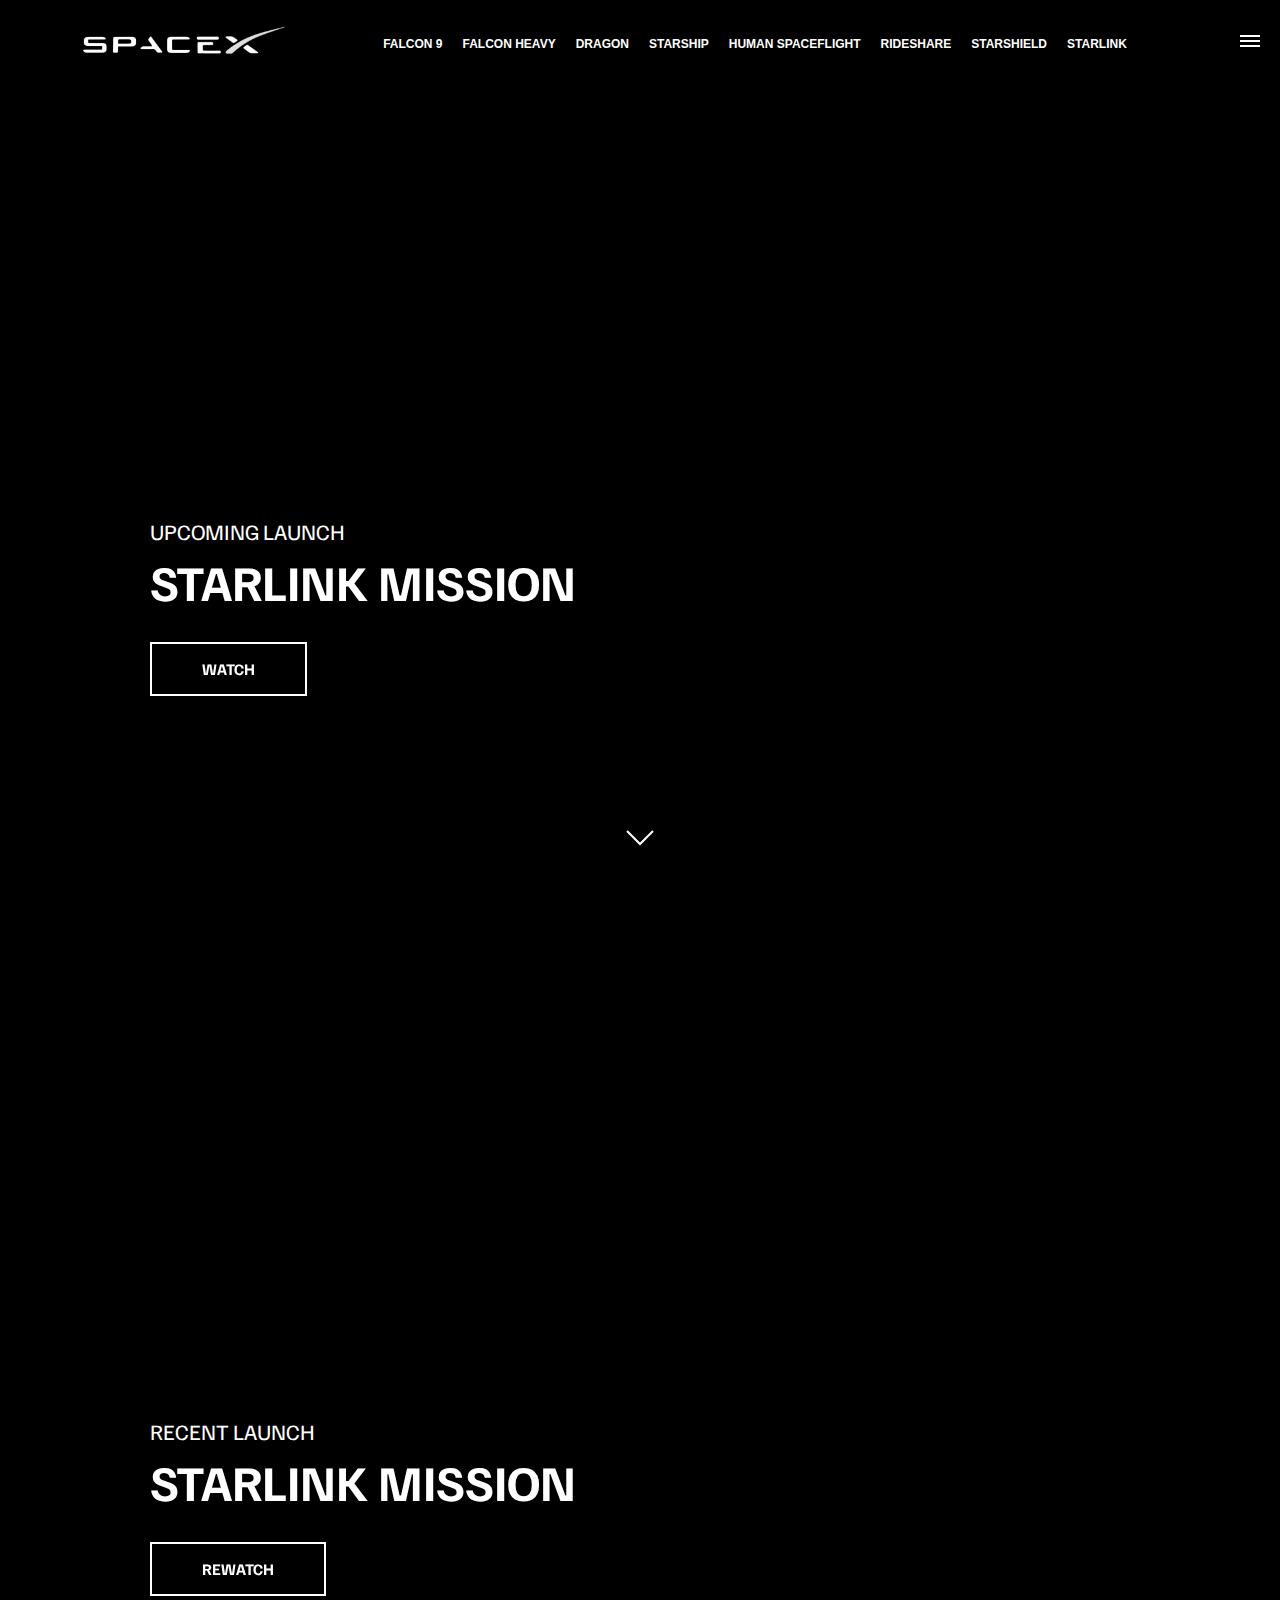
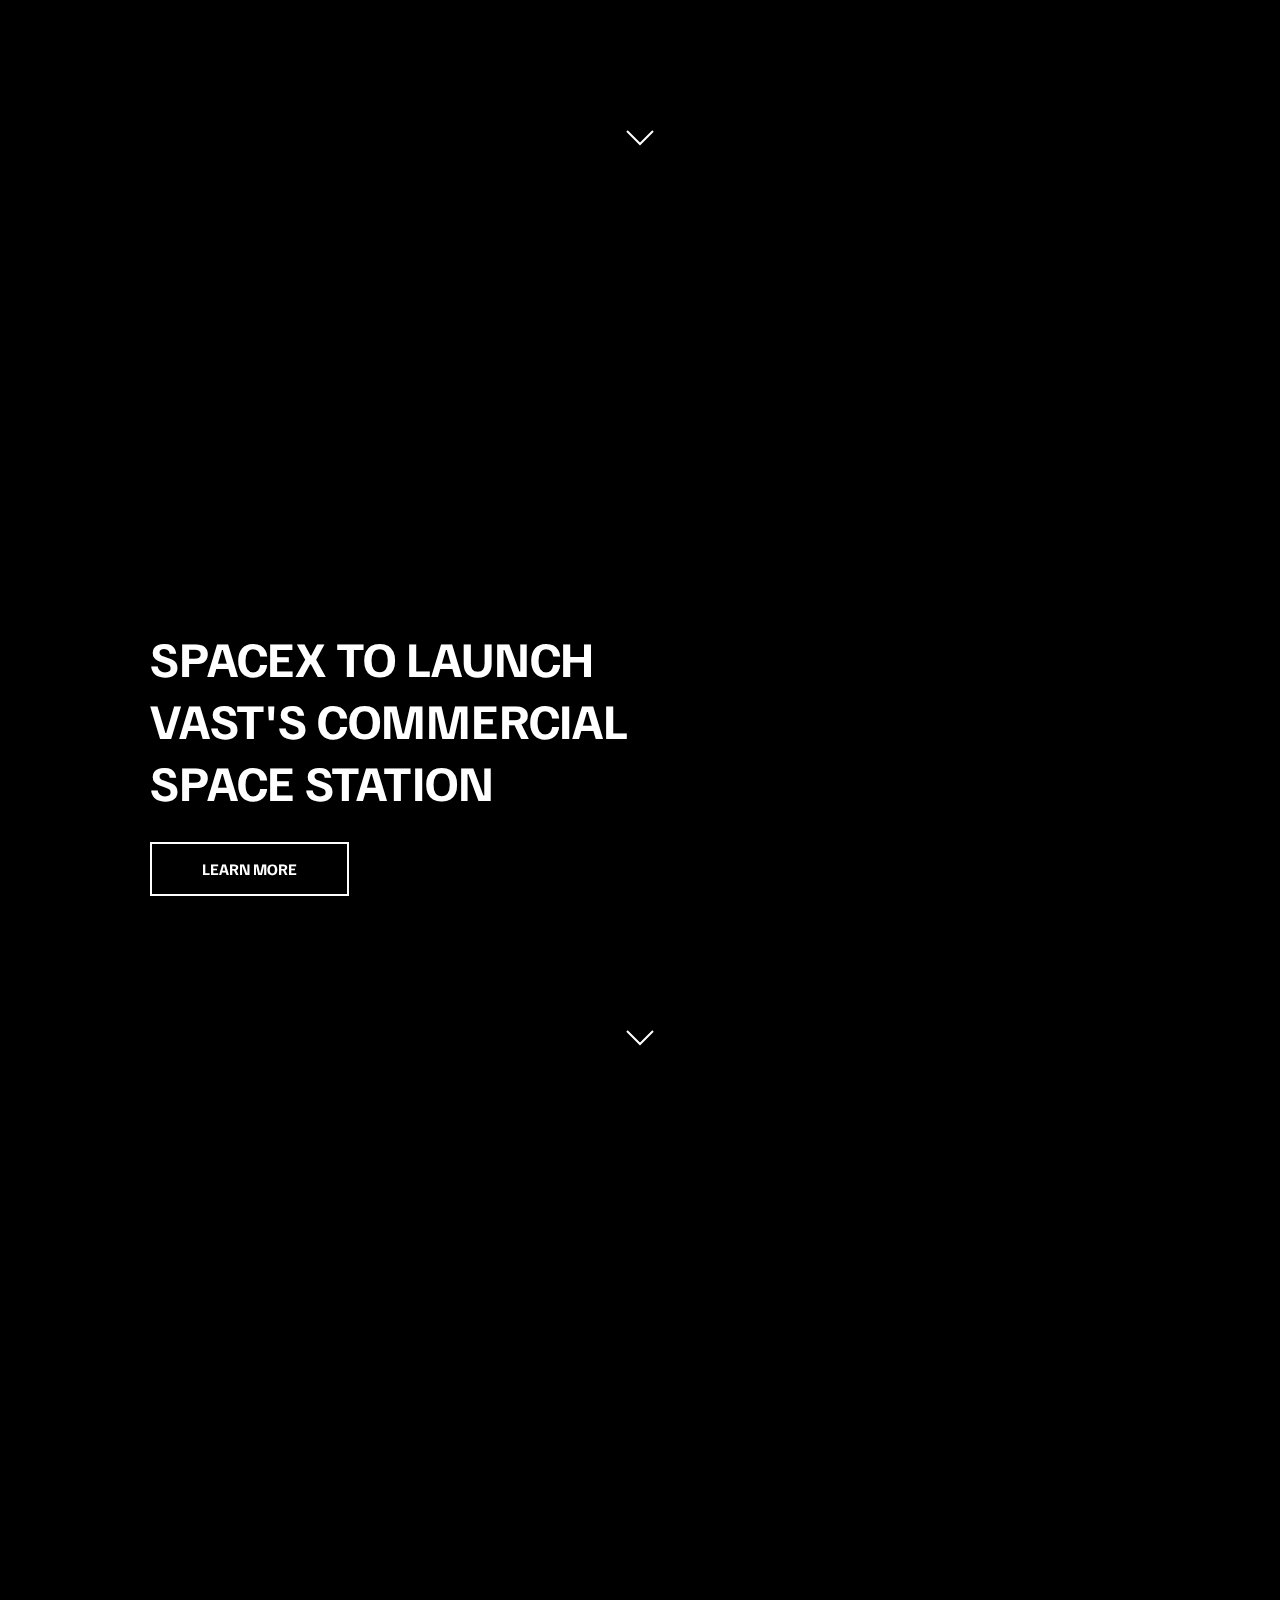
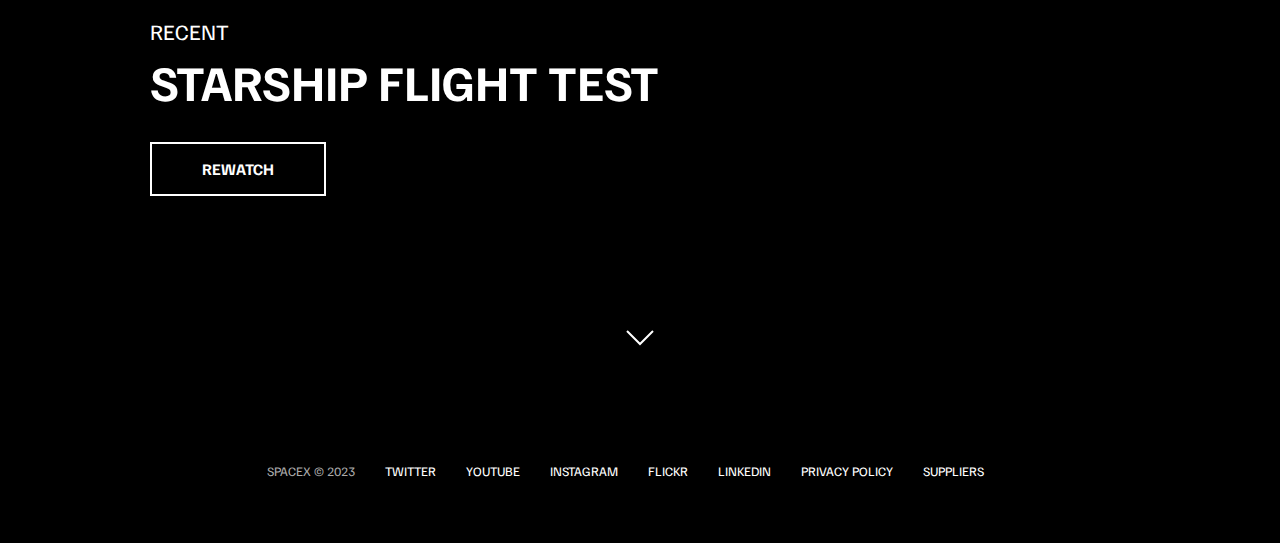
==== index.html @ cc377222 "changes" ====
<!DOCTYPE html>
<html lang="en">
<head>
    <meta charset="UTF-8">
    <meta http-equiv="X-UA-Compatible" content="IE=edge">
    <meta name="viewport" content="width=device-width, initial-scale=1.0">
    <link rel="stylesheet" href="css/style.css" />
    <script src="js/script.js" defer></script>
    <title>SpaceX</title>
</head>
<body>
    <div id="overlay"></div>
    <div id="mobile-menu" class="mobile-main-menu">
      <ul>
        <li><a href="#">Mission</a></li>
        <li><a href="#">Launches</a></li>
        <li><a href="#">Careers</a></li>
        <li><a href="#">Updates</a></li>
        <li><a href="#">Shop</a></li>

        <li class="mobile-only"><a href="falcon9.html">Falcon 9</a></li>
        <li class="mobile-only">
          <a href="#">Falcon Heavy</a>
        </li>
        <li class="mobile-only"><a href="#">Dragon</a></li>
        <li class="mobile-only"><a href="#">Starship</a></li>
        <li class="mobile-only"><a href="#">Human Spaceflight</a></li>
        <li class="mobile-only"><a href="#">Rideshare</a></li>
        <li class="mobile-only"><a href="#">Starshield</a></li>
        <li class="mobile-only"><a href="#">Starlink</a></li>
      </ul>
    </div>
    <header class="main-header" id="navbar">
      <div class="logo">
        <a href="index.html">
          <img src="img/logo.png" alt="SpaceX" />
        </a>
      </div>
      <nav class="desktop-main-menu">
        <ul>
          <li><a href="falcon9.html">Falcon 9</a></li>
          <li><a href="#">Falcon Heavy</a></li>
          <li><a href="#">Dragon</a></li>
          <li><a href="#">Starship</a></li>
          <li><a href="#">Human Spaceflight</a></li>
          <li><a href="#">Rideshare</a></li>
          <li><a href="#">Starshield</a></li>
          <li><a href="#">Starlink</a></li>
        </ul>
      </nav>
    </header>

    
    <button id="menu-btn" class="hamburger" type="button">
      <span class="hamburger-top"></span>
      <span class="hamburger-middle"></span>
      <span class="hamburger-bottom"></span>
    </button>

  
    <section class="section-a">
      <div class="section-inner">
        <h4>Upcoming Launch</h4>
        <h2>Starlink Mission</h2>
        <a href="#" class="btn">
          <div class="hover"></div>
          <span>watch</span>
        </a>
      </div>

      <div class="scroll-arrow">
        <svg width="30px" height="20px">
          <path
            stroke="#ffffff"
            fill="none"
            stroke-width="2px"
            d="M2.000,5.000 L15.000,18.000 L28.000,5.000 "
          ></path>
        </svg>
      </div>
    </section>

    <!-- Section B -->
    <section class="section-b">
      <div class="section-inner">
        <h4>Recent Launch</h4>
        <h2>Starlink Mission</h2>
        <a href="#" class="btn">
          <div class="hover"></div>
          <span>Rewatch</span>
        </a>
      </div>

      <div class="scroll-arrow">
        <svg width="30px" height="20px">
          <path
            stroke="#ffffff"
            fill="none"
            stroke-width="2px"
            d="M2.000,5.000 L15.000,18.000 L28.000,5.000 "
          ></path>
        </svg>
      </div>
    </section>

    <!-- Section C -->
    <section class="section-c">
      <div class="section-inner">
        <h2>Spacex to launch vast's commercial space station</h2>
        <a href="#" class="btn">
          <div class="hover"></div>
          <span>Learn more</span>
        </a>
      </div>

      <div class="scroll-arrow">
        <svg width="30px" height="20px">
          <path
            stroke="#ffffff"
            fill="none"
            stroke-width="2px"
            d="M2.000,5.000 L15.000,18.000 L28.000,5.000 "
          ></path>
        </svg>
      </div>
    </section>

    <!-- Section D -->
    <section class="section-d">
      <div class="section-inner">
        <h4>Recent</h4>
        <h2>Starship flight test</h2>
        <a href="#" class="btn">
          <div class="hover"></div>
          <span>Rewatch</span>
        </a>
      </div>

      <div class="scroll-arrow">
        <svg width="30px" height="20px">
          <path
            stroke="#ffffff"
            fill="none"
            stroke-width="2px"
            d="M2.000,5.000 L15.000,18.000 L28.000,5.000 "
          ></path>
        </svg>
      </div>
    </section>

   

    <footer>
      <ul>
        <li>SpaceX &copy; 2023</li>
        <li><a href="#">Twitter</a></li>
        <li><a href="#">YouTube</a></li>
        <li><a href="#">Instagram</a></li>
        <li><a href="#">Flickr</a></li>
        <li><a href="#">LinkedIn</a></li>
        <li><a href="#">Privacy Policy</a></li>
        <li><a href="#">Suppliers</a></li>
      </ul>
    </footer>
    
</body>
</html>
---- css/style.css ----
@import url('https://fonts.googleapis.com/css2?family=Familjen+Grotesk:wght@400;600;700&display=swap');

*,
*::before,
*::after {
  margin: 0;
  padding: 0;
  box-sizing: border-box;
}

body {
  font-family: 'Familjen Grotesk', sans-serif;
  background: #000;
  color: #fff;
}

a {
  text-decoration: none;
  color: #fff;
}

ul {
  list-style: none;
}

/* Header/Navbar */
.main-header {
  position: fixed;
  top: 0;
  left: 0;
  width: 100%;
  z-index: 3;
  display: flex;
  justify-content: center;
  align-items: center;
  text-transform: uppercase;
  height: 100px;
  padding: 50px;
  padding-top:45px;
 
  font-weight: bold;
  font-family:Arial, Helvetica, sans-serif;
  font-size: 12px;
  
}

/* Logo */
.logo {
  width: 300px;
  height: auto;
}

.logo img {
  display: block;
  width: 100%;
  height: auto;
  padding-right: 90px;
  
}

   #navbar {
    position: fixed;
    top: 0;
    left: 0;
    width: 100%;
    background-color: black;
    color: #fff;
    height: 50px;
    opacity: 1;
    transition: opacity 0.3s;
    z-index: 1;
  }
  
  .hide {
    opacity: 0.3;
    pointer-events: none;
  }
  

/* Desktop Menu */
.desktop-main-menu {
  margin-right: 50px;
}

.desktop-main-menu ul {
  display: flex;
}

.desktop-main-menu ul li {
  position: relative;
  margin-right: 20px;
  padding-bottom: 2px;
}

/* Menu item bottom border */
.desktop-main-menu ul li a::after {
  content: '';
  position: absolute;
  bottom: 0;
  left: 0;
  width: 100%;
  height: 1px;
  background: #fff;
  transform: scaleX(0);
  transition: transform 0.6s cubic-bezier(0.19, 1, 0.22, 1);
  transform-origin: right center;
}

.desktop-main-menu ul li a:hover::after {
  transform: scaleX(1);
  transform-origin: left center;
  transition-duration: 0.4s;
}

/* Sections */
section {
  position: relative;
  height: 100vh;
  background-position: center center;
  background-repeat: no-repeat;
  background-size: cover;
  text-transform: uppercase;
}

.section-inner {
  position: absolute;
  bottom: 200px;
  left: 150px;
  max-width: 560px;
}

.section-inner h4 {
  font-size: 22px;
  margin-bottom: 5px;
  font-weight: 300;
  animation: fadeInUp 0.5s ease-in-out;
}

.section-inner h2 {
  font-size: 50px;
  font-weight: 700;
  margin-bottom: 20px;
  animation: fadeInUp 0.5s ease-in-out 0.2s;
  animation-fill-mode: both; 
  /* // Stop from showing at start */
}

.section-inner a {
  animation: fadeInUp 0.5s ease-in-out 0.4s;
  animation-fill-mode: both; 
  /* // Stop from showing at start */
}

/* Background images */
.section-a {
  background-image: url('https://sxcontent9668.azureedge.us/cms-assets/assets/Launch_Page_Starlink1_vertical_18_DESKTOP_55f4b0f534.jpg');
}
.section-b {
  background-image: url('https://sxcontent9668.azureedge.us/cms-assets/assets/Star5_9_Star5_9_DSC_2829_desktop_1e6d60597e.jpg');
}
.section-c {
  background-image: url('https://sxcontent9668.azureedge.us/cms-assets/assets/Haven1_Hero_5_2600x1400_a23f540f5f.jpg');
}
.section-d {
  background-image: url('https://sxcontent9668.azureedge.us/cms-assets/assets/STARSHIP_Testflight_DESKTOP_2b3bea613a.jpg');
}

.btn {
  position: relative;
  display: inline-block;
  cursor: pointer;
  text-align: center;
  min-width: 130px;
  padding: 15px 50px;
  margin-top: 10px;
  border: 2px solid #fff;
  text-transform: uppercase;
  font-weight: bold;
  overflow: hidden;
  z-index: 2;
}

.btn:hover span {
  color: #000;
}

.btn .hover {
  position: absolute;
  top: 0;
  left: 0;
  width: 100%;
  height: 100%;
  background-color: #fff;
  color: #000;
  z-index: -1;
  transform: translateY(100%);
  transition: transform 0.6s cubic-bezier(0.19, 1, 0.22, 1);
}

.btn:hover .hover {
  transform: translateY(0);
}

.scroll-arrow {
  position: absolute;
  bottom: 50px;
  left: 50%;
  transform: translateX(-50%);
  animation: fadeBounce 5s infinite;
}

/* Footer */
footer {
  position: relative;
  padding: 55px 0;
}

footer ul {
  display: flex;
  justify-content: center;
  align-items: center;
  flex-wrap: wrap;
}

footer ul li {
  margin-right: 30px;
  color: #aaa;
  text-transform: uppercase;
  font-size: 13px;
  line-height: 2.5;
}

footer ul li a {
  color: #fff;
  transition: color 0.6s;
}

footer ul li a:hover {
  color: #aaa;
}

/* Hamburger Menu */
.hamburger {
  position: fixed;
  top: 35px;
  right: 20px;
  z-index: 10;
  cursor: pointer;
  width: 20px;
  height: 20px;
  background: none;
  border: none;
}

.hamburger-top,
.hamburger-middle,
.hamburger-bottom {
  position: absolute;
  width: 20px;
  height: 2px;
  top: 0;
  left: 0;
  background: #fff;
  transition: all 0.5s;
}

.hamburger-middle {
  transform: translateY(5px);
}

.hamburger-bottom {
  transform: translateY(10px);
}

/* Transition hamburger to X when open */
.open {
  transform: rotate(90deg);
}

.open .hamburger-top {
  transform: rotate(45deg) translateY(6px) translateX(6px);
}

.open .hamburger-middle {
  display: none;
}

.open .hamburger-bottom {
  transform: rotate(-45deg) translateY(6px) translateX(-6px);
}

/* Overlay */
.overlay-show {
  position: fixed;
  top: 0;
  left: 0;
  width: 100%;
  height: 100%;
  background-color: rgba(0, 0, 0, 0.5);
  z-index: 3;
}

/* Stop body scroll */
.stop-scrolling {
  overflow: hidden;
}

/* Hide mobile main menu items */
.mobile-only {
  display: none;
}

/* Mobile menu */
.mobile-main-menu {
  position: fixed;
  top: 0;
  right: 0;
  width: 350px;
  height: 100%;
  background: #000;
  z-index: 4;
  display: flex;
  align-items: center;
  justify-content: center;
  transform: translateX(100%);
  transition: transform 0.6s cubic-bezier(0.19, 1, 0.22, 1);
}

/* Bring menu from right */
.show-menu {
  transform: translateX(0);
}

.mobile-main-menu ul {
  display: flex;
  flex-direction: column;
  align-items: end;
  justify-content: center;
  padding: 50px;
  width: 100%;
}

.mobile-main-menu ul li {
  margin-bottom: 20px;
  font-size: 18px;
  text-transform: uppercase;
  border-bottom: 1px #555 dotted;
  width: 100%;
  text-align: right;
  padding-bottom: 8px;
}

.mobile-main-menu ul li a {
  color: #fff;
  transition: color 0.6s;
}

.mobile-main-menu ul li a:hover {
  color: #aaa;
}

/* Inner Pages */
.bg-falcon-9 {
  background-image: url('../img/falcon-9.webp');
}

.section-animate {
  animation: fadeIn 2s ease-in-out;
}

.section-inner-center {
  position: absolute;
  top: 50%;
  left: 50%;
  transform: translate(-50%, -50%);
  text-transform: uppercase;
  text-align: center;
  width: 80%;
}

.section-inner-center h3 {
  font-size: 100px;
  margin-bottom: 15px;
  animation: fadeInUp 0.5s ease-in-out;
}

.section-inner-center p {
  font-size: 20px;
  animation: fadeInUp 0.5s ease-in-out 0.2s;
  animation-fill-mode: both;
}

/* Stats */
.stats {
  max-width: 960px;
  margin: 0 auto;
  display: flex;
  align-items: center;
  justify-content: space-between;
  text-align: center;
  text-transform: uppercase;
}

.stats div span {
  font-size: 160px;
}

.stats div h4 {
  font-size: 24px;
  font-weight: 300;
}

/* Animations */

@keyframes fadeInUp {
  0% {
    opacity: 0;
    transform: translateY(140px);
  }

  100% {
    opacity: 1;
    transform: translateY(0);
  }
}

@keyframes fadeIn {
  0% {
    opacity: 0;
  }

  100% {
    opacity: 1;
  }
}

@keyframes fadeBounce {
  0%,
  20%,
  50%,
  80%,
  100% {
    opacity: 0;
    transform: translateY(-20px);
  }

  40% {
    opacity: 1;
    transform: translateY(0);
  }
}

/* Media Queries */

@media (max-width: 960px) {
  /* Hide desktop menu */
  .desktop-main-menu {
    display: none;
  }

  /* Show main mobile items */
  .mobile-only {
    display: block;
  }

  .section-inner-center h3 {
    font-size: 75px;
  }
}

@media (max-width: 600px) {
  .section-inner {
    bottom: 75px;
    left: 20px;
  }

  .section-inner h2 {
    font-size: 40px;
  }

  footer ul li:first-child {
    position: absolute;
    top: 30px;
    left: 50%;
    transform: translate(-50%, -50%);
  }

  footer ul li {
    margin-right: 15px;
  }

  .logo {
    width: 150px;
    margin: auto;
  }

  .section-inner-center h3 {
    font-size: 50px;
  }

  /* Stats */
  .stats {
    flex-direction: column;
  }

  .stats div {
    margin-bottom: 20px;
  }
}
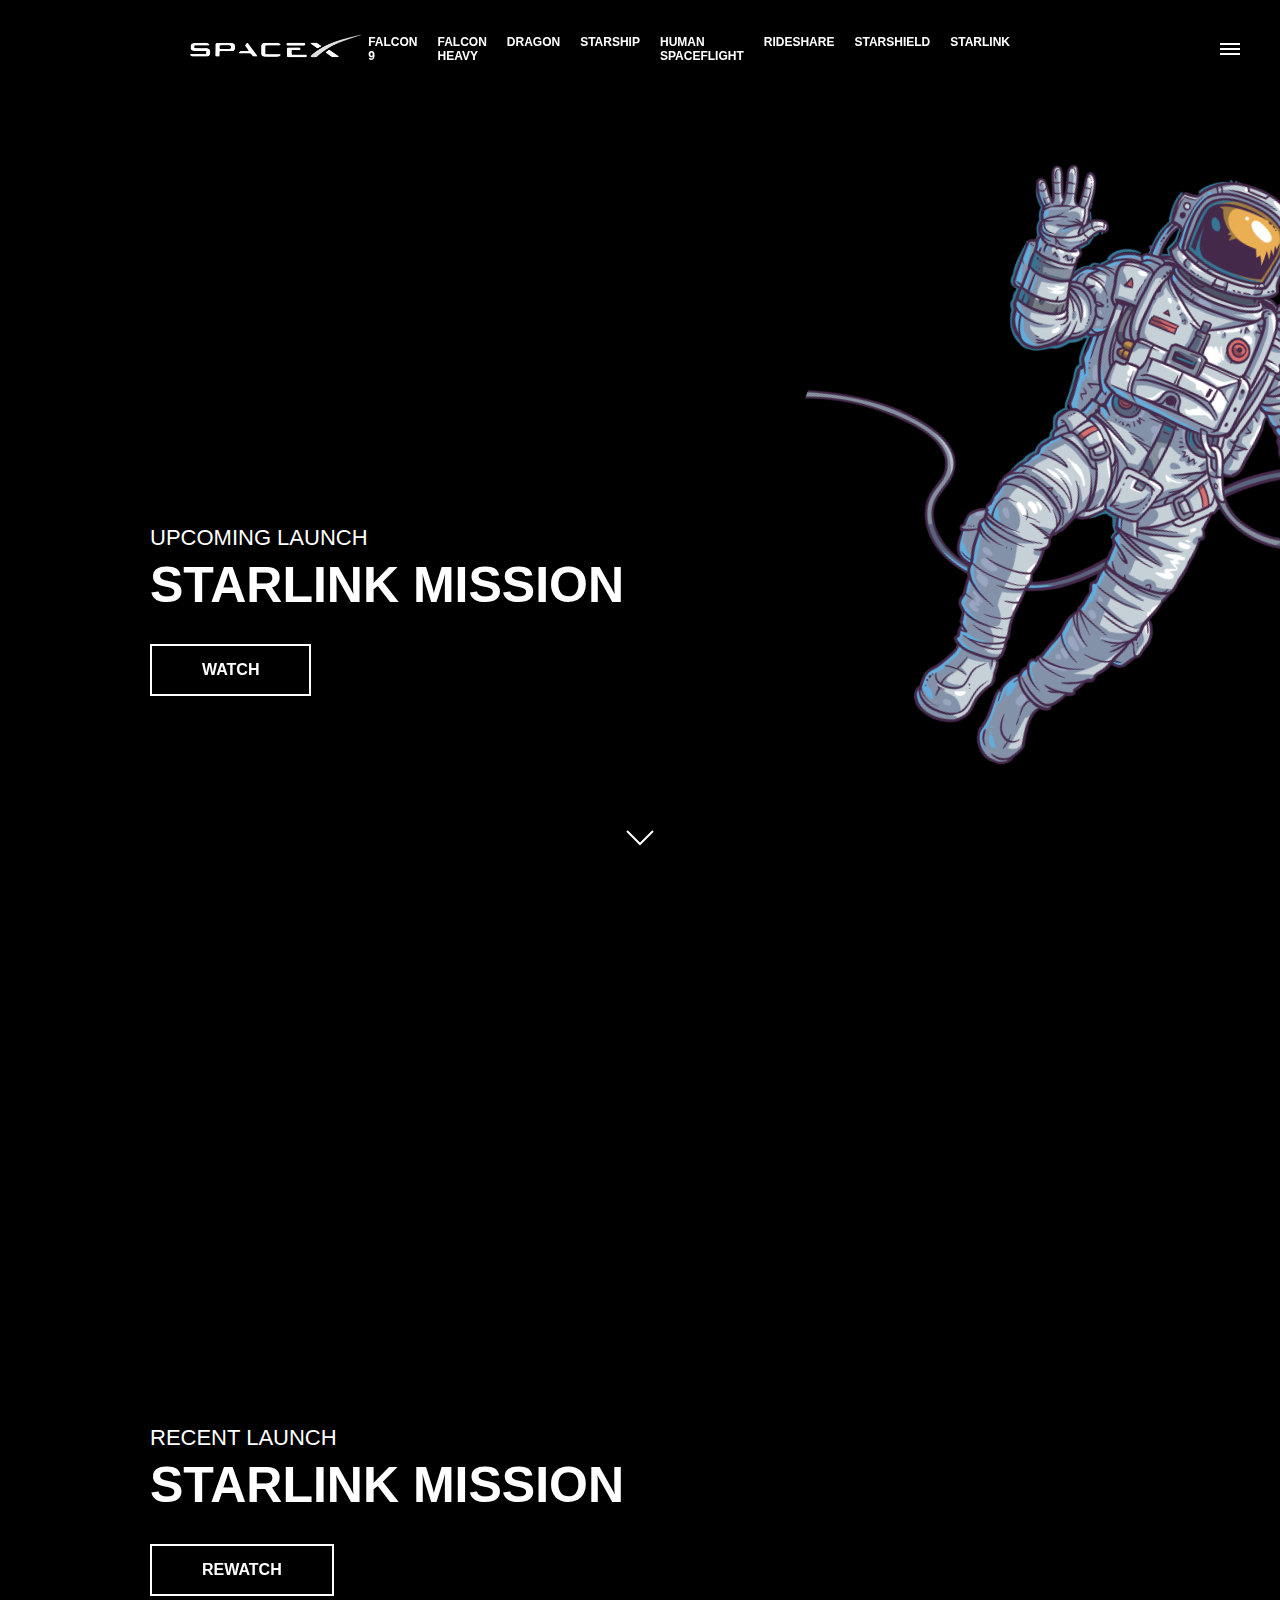
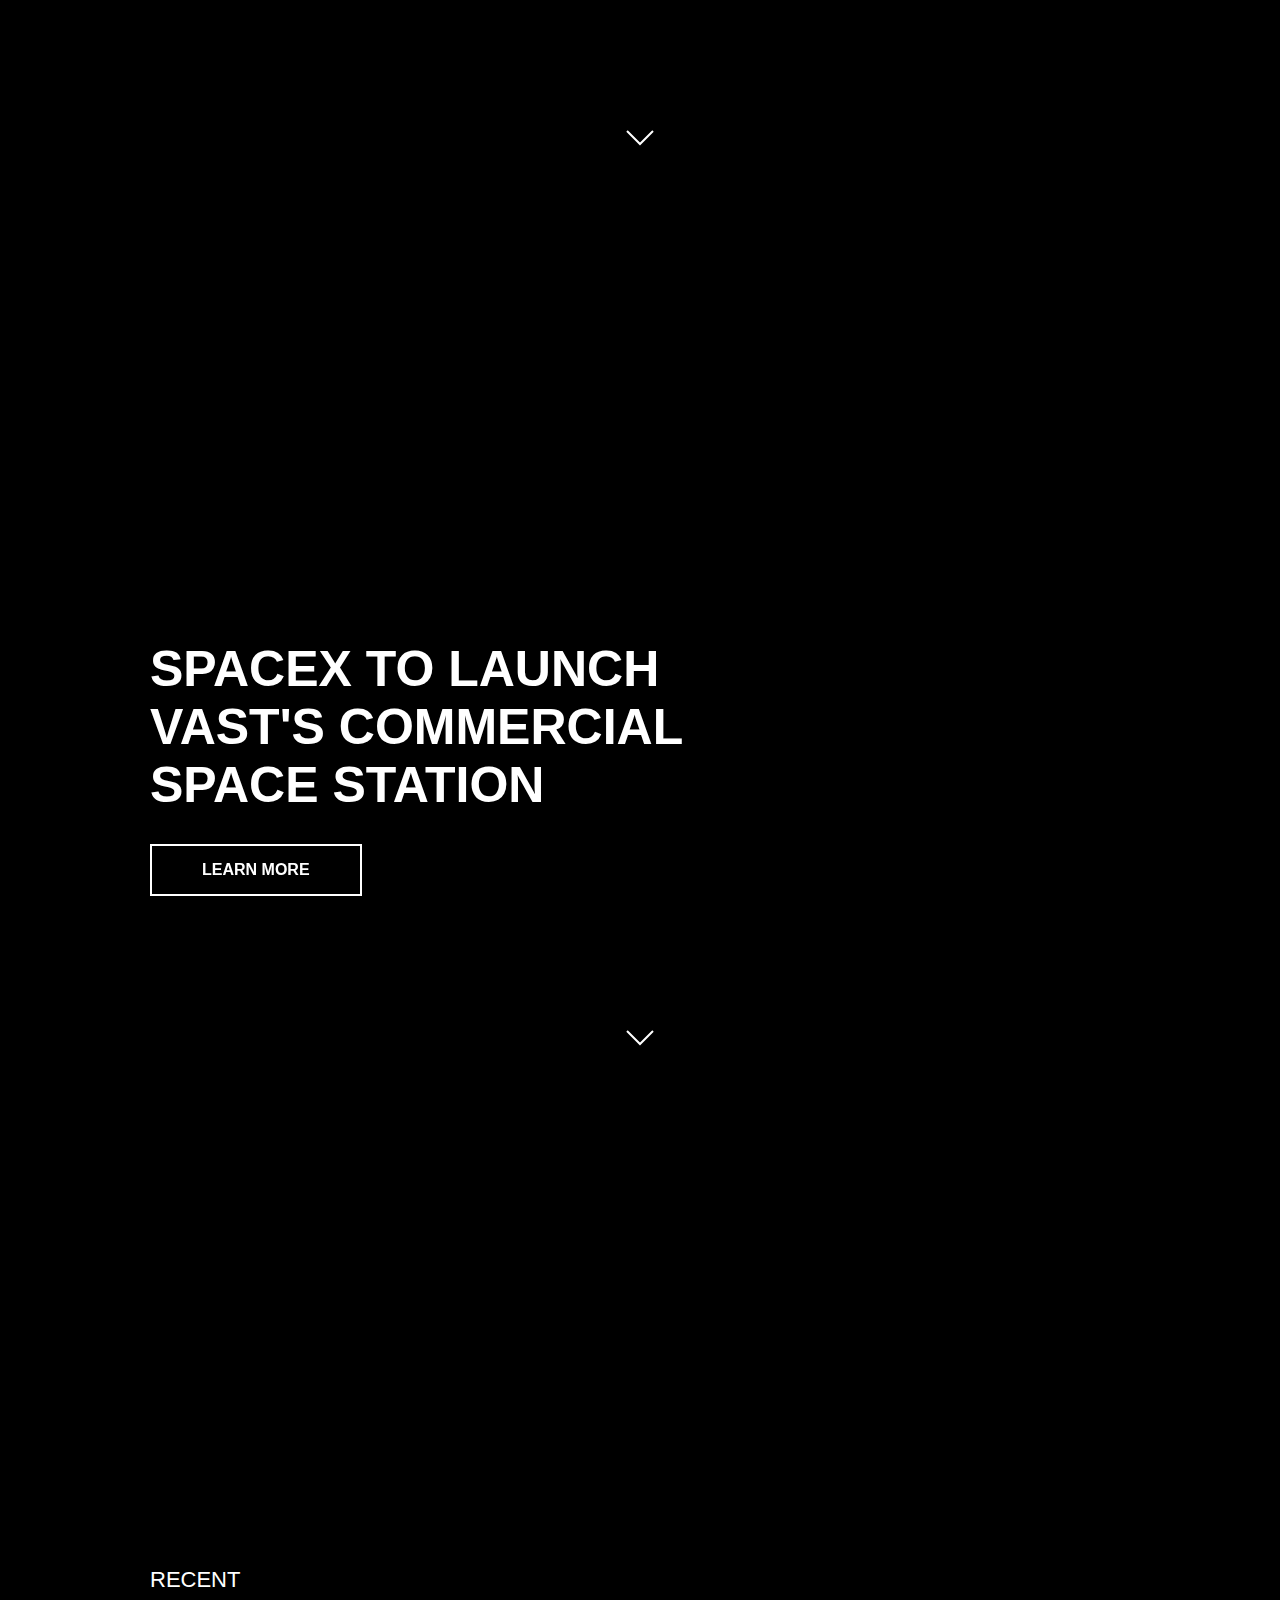
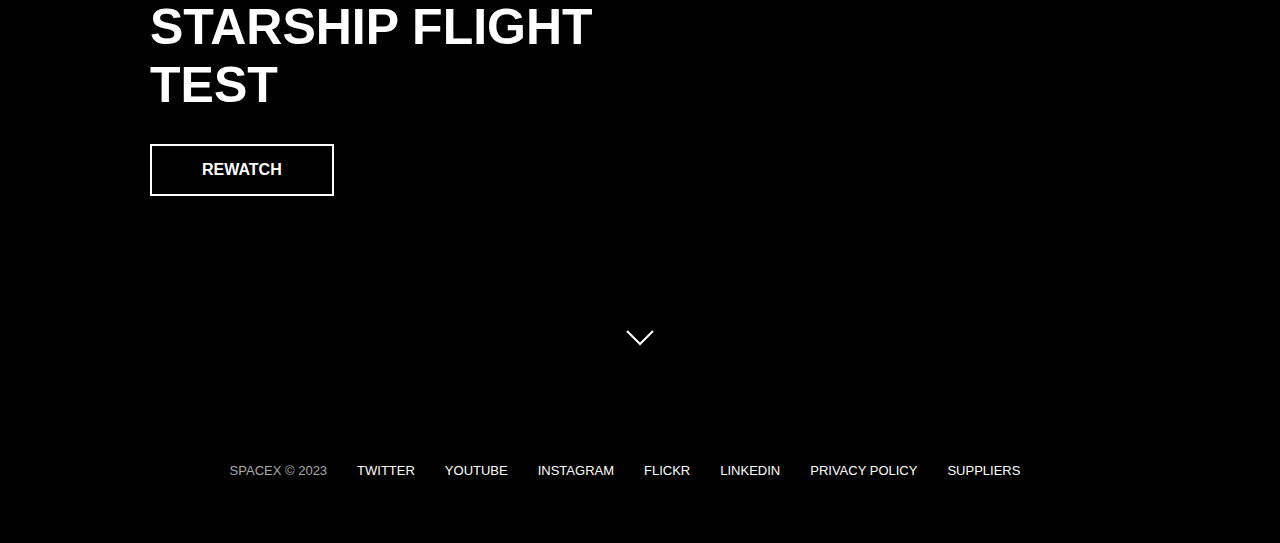
==== commit 3d0a498e: "animation" ====
--- a/index.html
+++ b/index.html
@@ -67,6 +67,10 @@
           <span>watch</span>
         </a>
       </div>
+
+      <div class="right-section">
+        <img src="./img/astronaut.png" alt="astronaut">
+    </div>
 
       <div class="scroll-arrow">
         <svg width="30px" height="20px">
--- a/css/style.css
+++ b/css/style.css
@@ -9,7 +9,7 @@
 }
 
 body {
-  font-family: 'Familjen Grotesk', sans-serif;
+  font-family: 'Tahoma', sans-serif;
   background: #000;
   color: #fff;
 }
@@ -31,22 +31,22 @@
   width: 100%;
   z-index: 3;
   display: flex;
-  justify-content: center;
+  justify-content: space-between;
   align-items: center;
   text-transform: uppercase;
-  height: 100px;
-  padding: 50px;
-  padding-top:45px;
- 
+  height: 200px;
+  padding: 50px 190px;
+  margin-right: 15px;
   font-weight: bold;
   font-family:Arial, Helvetica, sans-serif;
   font-size: 12px;
   
+  
 }
 
 /* Logo */
 .logo {
-  width: 300px;
+  width: 250px;
   height: auto;
 }
 
@@ -54,22 +54,23 @@
   display: block;
   width: 100%;
   height: auto;
-  padding-right: 90px;
+
   
 }
 
-   #navbar {
-    position: fixed;
-    top: 0;
-    left: 0;
-    width: 100%;
-    background-color: black;
-    color: #fff;
-    height: 50px;
-    opacity: 1;
-    transition: opacity 0.3s;
-    z-index: 1;
-  }
+#navbar{
+  position: fixed;
+  top: 0;
+  left: 0;
+  width: 100%;
+  color: #fff;
+  height: 100px;
+  opacity: 1;
+  transition: opacity 0.3s;
+  z-index: 1;
+  }
+
+
   
   .hide {
     opacity: 0.3;
@@ -79,7 +80,7 @@
 
 /* Desktop Menu */
 .desktop-main-menu {
-  margin-right: 50px;
+  margin-right: 60px;
 }
 
 .desktop-main-menu ul {
@@ -151,9 +152,34 @@
   /* // Stop from showing at start */
 }
 
+@keyframes moveIn {
+  from {
+      transform: translateX(-100px);
+  }
+  to {
+      transform: translateX(0px);
+      opacity: 1;
+  }
+}
+
+
+@keyframes moveInSpace {
+  50% {
+     transform: translateY(100px) rotate(-20deg) scale(0.8); 
+  }
+}
+
+.right-section img {
+  height: 70vh;
+  margin-left: 800px;
+  margin-top: 150px;
+  transform: rotate(20deg);
+  animation: moveInSpace 12s ease-in-out infinite alternate;
+}
+
 /* Background images */
 .section-a {
-  background-image: url('https://sxcontent9668.azureedge.us/cms-assets/assets/Launch_Page_Starlink1_vertical_18_DESKTOP_55f4b0f534.jpg');
+  background-image: url('https://images.pexels.com/photos/23764/pexels-photo.jpg');
 }
 .section-b {
   background-image: url('https://sxcontent9668.azureedge.us/cms-assets/assets/Star5_9_Star5_9_DSC_2829_desktop_1e6d60597e.jpg');
@@ -242,11 +268,11 @@
 /* Hamburger Menu */
 .hamburger {
   position: fixed;
-  top: 35px;
-  right: 20px;
+  top: 43px;
+  right: 45px;
   z-index: 10;
   cursor: pointer;
-  width: 20px;
+  width: 15px;
   height: 20px;
   background: none;
   border: none;
@@ -390,6 +416,7 @@
   animation-fill-mode: both;
 }
 
+
 /* Stats */
 .stats {
   max-width: 960px;
@@ -399,6 +426,7 @@
   justify-content: space-between;
   text-align: center;
   text-transform: uppercase;
+  margin-top:150px;
 }
 
 .stats div span {
@@ -479,7 +507,7 @@
   }
 
   footer ul li:first-child {
-    position: absolute;
+    /* position: absolute; */
     top: 30px;
     left: 50%;
     transform: translate(-50%, -50%);
@@ -507,3 +535,102 @@
     margin-bottom: 20px;
   }
 }
+
+
+section.rocket {
+  display: grid;
+  grid-template-columns: 1fr 40px 1fr;
+  grid-gap: 50px;
+  padding: 60px 0;
+  margin-left:250px;
+  margin-top: 150px;
+  word-spacing: 1.5px;
+  letter-spacing: 1px;
+  line-height: 1.9;
+}
+
+section.rocket .rocket-body {
+  display: flex;
+  flex-direction: column;
+  justify-content: center;
+
+}
+
+section.rocket-body {
+  margin-left: 130px;
+}
+
+
+
+section.rocket .rocket-body span img {
+  width: 100%;
+}
+
+
+
+section.rocket p {
+  margin-top: 30px;
+  padding: 80px;
+}
+
+
+section.rocket .rocket-body span:nth-child(1):after {
+  bottom: 16px;
+  left: 96%;
+}
+
+section.rocket .rocket-body span:nth-child(2):after {
+  bottom: 62%;
+  right: 100%;
+}
+
+section.rocket .rocket-body span:nth-child(3):after {
+  bottom: 64%;
+  right: 90%;
+}
+
+section.rocket .rocket-body span:nth-child(3):before {
+  bottom: 36%;
+  left: 90%;
+}
+
+section.rocket .rocket-body span.active:nth-child(1):after {
+  width: 120px;
+}
+
+section.rocket .rocket-body span.active:nth-child(2):after {
+  width: 180px;
+}
+
+section.rocket .rocket-body span.active:nth-child(3):after {
+  width: 200px;
+}
+
+section.rocket .rocket-body span.active:nth-child(3):before {
+  width: 160px;
+}
+
+@keyframes jump {
+  50% {
+      transform: translateY(-50px);
+  }
+}
+
+section.rocket .rocket-body span.active:nth-child(1){
+  animation: jump 1s ease-in-out forwards;
+}
+
+.container {
+  width: 1360px;
+  max-width: 90%;
+  margin: 0 auto;
+}
+
+:root {
+  --primary: #1E1E1E;
+  --dark: #121212;
+  --pure: #ffffff;
+  --gray: #1d1d1d;
+  --mild: #b9b8b8;
+}
+
